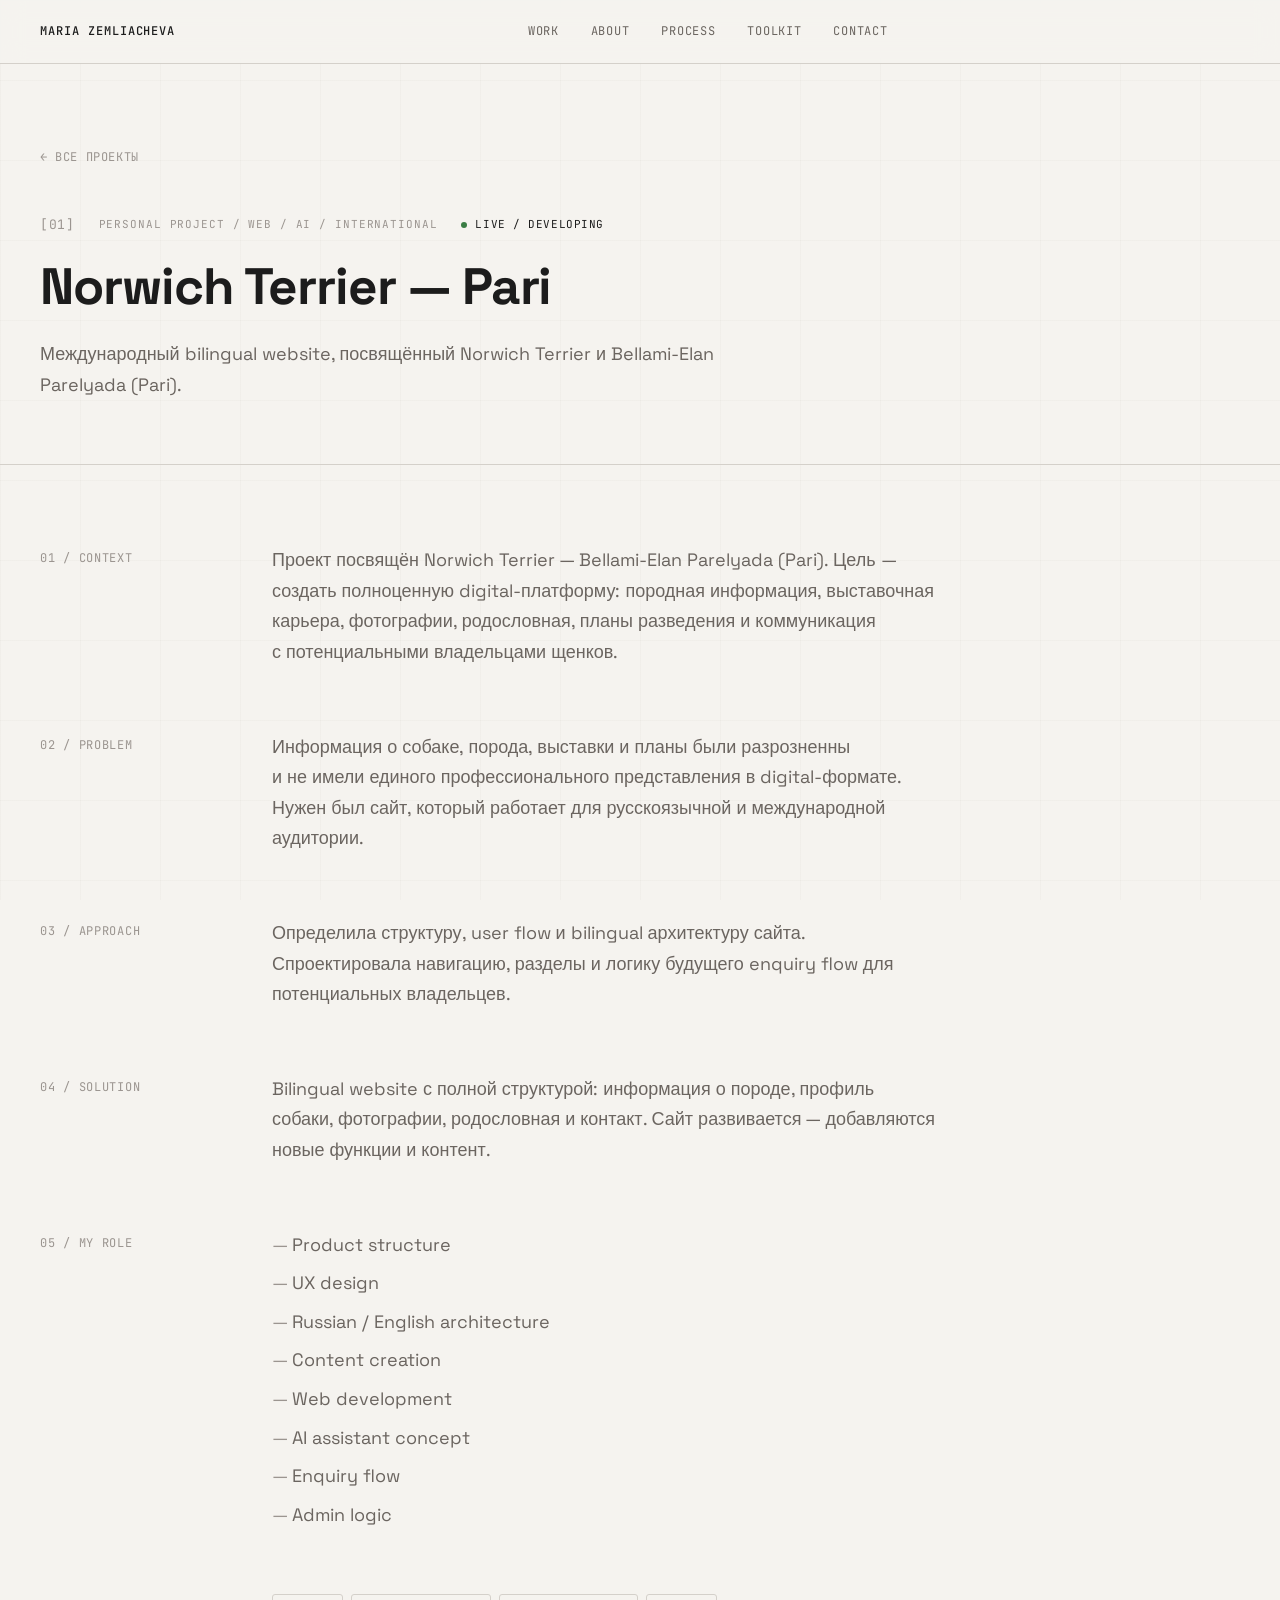
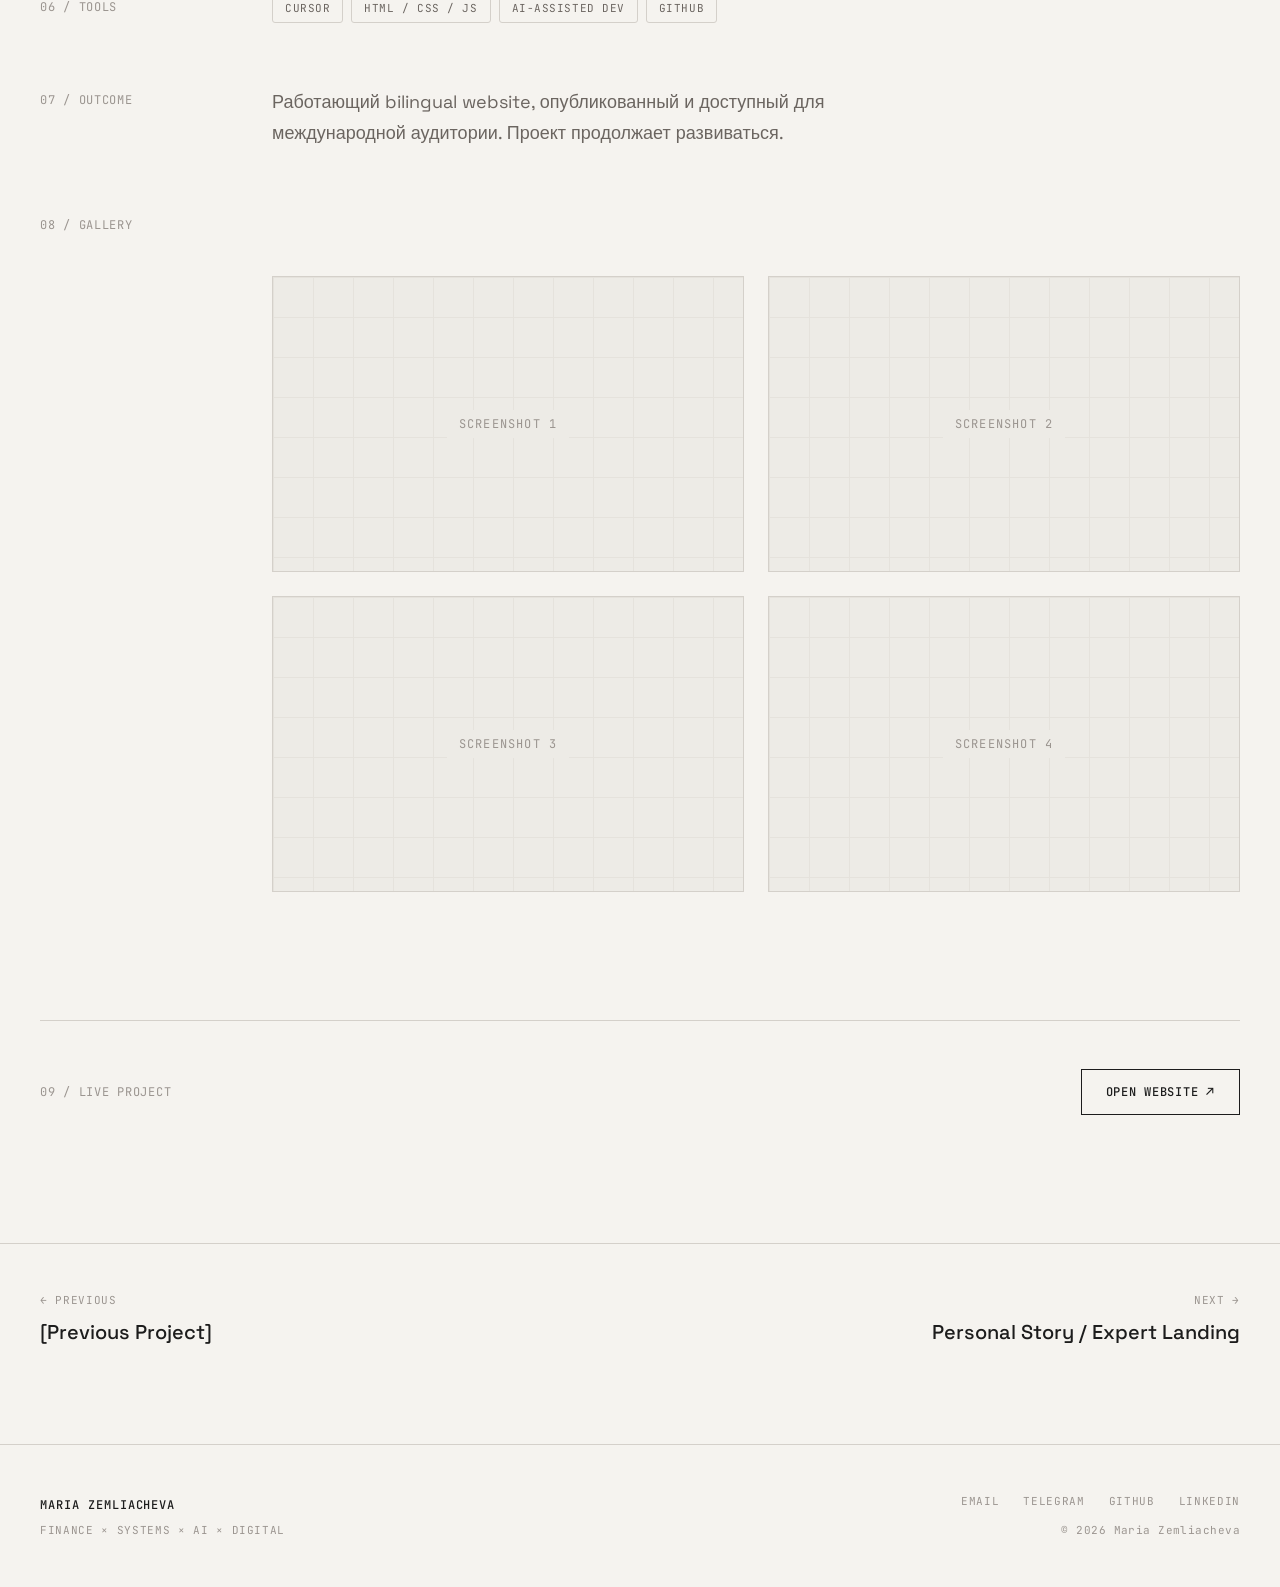
==== case-study.html @ 4edd82a8 "Добавление существующего проекта" ====
<!DOCTYPE html>
<html lang="ru">
<head>
  <meta charset="UTF-8">
  <meta name="viewport" content="width=device-width, initial-scale=1.0">
  <meta name="description" content="Norwich Terrier — Pari. Case Study by Maria Zemliacheva.">

  <!-- Open Graph -->
  <meta property="og:title" content="Norwich Terrier — Pari / Maria Zemliacheva">
  <meta property="og:description" content="Case Study: международный bilingual website для Norwich Terrier.">
  <meta property="og:type" content="article">

  <!-- Favicon -->
  <link rel="icon" href="assets/favicon/favicon.svg" type="image/svg+xml">
  <link rel="icon" href="assets/favicon/favicon.ico" sizes="32x32">
  <link rel="apple-touch-icon" href="assets/favicon/apple-touch-icon.png">

  <!-- Fonts -->
  <link rel="preconnect" href="https://fonts.googleapis.com">
  <link rel="preconnect" href="https://fonts.gstatic.com" crossorigin>
  <link href="https://fonts.googleapis.com/css2?family=JetBrains+Mono:wght@400;500&family=Space+Grotesk:wght@300;400;500;600;700&display=swap" rel="stylesheet">

  <!-- Styles -->
  <link rel="stylesheet" href="css/variables.css">
  <link rel="stylesheet" href="css/reset.css">
  <link rel="stylesheet" href="css/base.css">
  <link rel="stylesheet" href="css/layout.css">
  <link rel="stylesheet" href="css/components.css">
  <link rel="stylesheet" href="css/sections.css">
  <link rel="stylesheet" href="css/case-study.css">
  <link rel="stylesheet" href="css/responsive.css">

  <title>Norwich Terrier — Pari / Maria Zemliacheva</title>
</head>
<body>


  <!-- ============================================
       NAVIGATION
       ============================================ -->

  <header class="nav" id="nav">
    <div class="nav__inner">
      <a href="index.html" class="nav__logo">Maria Zemliacheva</a>

      <nav class="nav__menu" aria-label="Main navigation">
        <a href="index.html#work" class="nav__link">Work</a>
        <a href="index.html#about" class="nav__link">About</a>
        <a href="index.html#process" class="nav__link">Process</a>
        <a href="index.html#toolkit" class="nav__link">Toolkit</a>
        <a href="index.html#contact" class="nav__link">Contact</a>
      </nav>

      <div class="nav__right">
        <button class="nav__burger" id="nav-burger" aria-label="Открыть меню" aria-expanded="false">
          <span></span>
          <span></span>
        </button>
      </div>
    </div>
  </header>

  <!-- Mobile Menu Overlay -->
  <div class="nav-overlay" id="nav-overlay" aria-hidden="true">
    <nav class="nav-overlay__inner" aria-label="Mobile navigation">
      <a href="index.html#work" class="nav-overlay__link">Work</a>
      <a href="index.html#about" class="nav-overlay__link">About</a>
      <a href="index.html#process" class="nav-overlay__link">Process</a>
      <a href="index.html#toolkit" class="nav-overlay__link">Toolkit</a>
      <a href="index.html#contact" class="nav-overlay__link">Contact</a>
    </nav>
  </div>


  <main>


    <!-- ============================================
         CASE STUDY HERO
         ============================================ -->

    <section class="cs-hero">
      <div class="container">

        <a href="index.html#work" class="cs-hero__back reveal">
          ← Все проекты
        </a>

        <div class="cs-hero__meta reveal">
          <span class="cs-hero__number">[01]</span>
          <span class="cs-hero__category">Personal Project / Web / AI / International</span>
          <div class="status status--live">
            <span class="status__dot"></span>
            Live / Developing
          </div>
        </div>

        <h1 class="cs-hero__title reveal">Norwich Terrier — Pari</h1>

        <p class="cs-hero__desc reveal">
          Международный bilingual website, посвящённый Norwich Terrier
          и&nbsp;Bellami&#8209;Elan Parelyada (Pari).
        </p>

      </div>
    </section>


    <!-- ============================================
         CASE STUDY CONTENT
         ============================================ -->

    <section class="cs-content">
      <div class="container">

        <!-- 01 / Context -->
        <div class="cs-block reveal">
          <span class="cs-block__label">01 / Context</span>
          <div class="cs-block__body">
            <p>
              Проект посвящён Norwich Terrier — Bellami&#8209;Elan Parelyada (Pari).
              Цель&nbsp;— создать полноценную digital&#8209;платформу: породная информация,
              выставочная карьера, фотографии, родословная, планы разведения
              и&nbsp;коммуникация с&nbsp;потенциальными владельцами щенков.
            </p>
          </div>
        </div>

        <!-- 02 / Problem -->
        <div class="cs-block reveal">
          <span class="cs-block__label">02 / Problem</span>
          <div class="cs-block__body">
            <p>
              Информация о&nbsp;собаке, порода, выставки и&nbsp;планы
              были разрозненны и&nbsp;не&nbsp;имели единого профессионального
              представления в&nbsp;digital&#8209;формате. Нужен был сайт,
              который работает для русскоязычной и&nbsp;международной аудитории.
            </p>
          </div>
        </div>

        <!-- 03 / Approach -->
        <div class="cs-block reveal">
          <span class="cs-block__label">03 / Approach</span>
          <div class="cs-block__body">
            <p>
              Определила структуру, user flow и&nbsp;bilingual архитектуру сайта.
              Спроектировала навигацию, разделы и&nbsp;логику будущего
              enquiry flow для потенциальных владельцев.
            </p>
          </div>
        </div>

        <!-- 04 / Solution -->
        <div class="cs-block reveal">
          <span class="cs-block__label">04 / Solution</span>
          <div class="cs-block__body">
            <p>
              Bilingual website с&nbsp;полной структурой:
              информация о&nbsp;породе, профиль собаки,
              фотографии, родословная и&nbsp;контакт.
              Сайт развивается — добавляются новые функции
              и&nbsp;контент.
            </p>
          </div>
        </div>

        <!-- 05 / My Role -->
        <div class="cs-block reveal">
          <span class="cs-block__label">05 / My Role</span>
          <div class="cs-block__body">
            <ul>
              <li>Product structure</li>
              <li>UX design</li>
              <li>Russian / English architecture</li>
              <li>Content creation</li>
              <li>Web development</li>
              <li>AI assistant concept</li>
              <li>Enquiry flow</li>
              <li>Admin logic</li>
            </ul>
          </div>
        </div>

        <!-- 06 / Tools -->
        <div class="cs-block reveal">
          <span class="cs-block__label">06 / Tools</span>
          <div class="cs-block__body">
            <div class="flex flex--wrap flex--gap-sm">
              <span class="tag--outline tag">Cursor</span>
              <span class="tag--outline tag">HTML / CSS / JS</span>
              <span class="tag--outline tag">AI-assisted dev</span>
              <span class="tag--outline tag">GitHub</span>
            </div>
          </div>
        </div>

        <!-- 07 / Outcome -->
        <div class="cs-block reveal">
          <span class="cs-block__label">07 / Outcome</span>
          <div class="cs-block__body">
            <p>
              Работающий bilingual website, опубликованный и&nbsp;доступный
              для международной аудитории. Проект продолжает развиваться.
            </p>
          </div>
        </div>

        <!-- 08 / Gallery -->
        <div class="cs-block cs-block--wide reveal">
          <span class="cs-block__label">08 / Gallery</span>
          <div class="cs-block__body">
            <div class="cs-gallery">
              <div class="cs-gallery__item">
                <div class="placeholder-image"><span>Screenshot 1</span></div>
              </div>
              <div class="cs-gallery__item">
                <div class="placeholder-image"><span>Screenshot 2</span></div>
              </div>
              <div class="cs-gallery__item">
                <div class="placeholder-image"><span>Screenshot 3</span></div>
              </div>
              <div class="cs-gallery__item">
                <div class="placeholder-image"><span>Screenshot 4</span></div>
              </div>
            </div>
          </div>
        </div>

        <!-- 09 / Live Project -->
        <div class="cs-live reveal">
          <span class="cs-live__label">09 / Live Project</span>
          <a href="https://norwichterrier.info/" class="btn btn--accent" target="_blank" rel="noopener">
            Open Website <span class="btn__arrow">↗</span>
          </a>
        </div>

      </div>
    </section>


    <!-- ============================================
         PROJECT NAVIGATION
         ============================================ -->

    <nav class="cs-nav">
      <div class="container">
        <div class="cs-nav" style="border-top: none; padding-top: 0;">

          <a href="#" class="cs-nav__item">
            <span class="cs-nav__label">← Previous</span>
            <span class="cs-nav__title">[Previous Project]</span>
          </a>

          <a href="#" class="cs-nav__item cs-nav__item--next">
            <span class="cs-nav__label">Next →</span>
            <span class="cs-nav__title">Personal Story / Expert Landing</span>
          </a>

        </div>
      </div>
    </nav>


  </main>


  <!-- ============================================
       FOOTER
       ============================================ -->

  <footer class="footer">
    <div class="container">
      <div class="footer__inner">

        <div class="footer__brand">
          <span class="footer__name">Maria Zemliacheva</span>
          <span class="footer__tagline">Finance × Systems × AI × Digital</span>
        </div>

        <div class="footer__right">
          <div class="footer__links">
            <a href="mailto:[PLACEHOLDER]" class="footer__link">Email</a>
            <a href="#" class="footer__link">Telegram</a>
            <a href="#" class="footer__link">GitHub</a>
            <a href="#" class="footer__link">LinkedIn</a>
          </div>
          <span class="footer__copy">© 2026 Maria Zemliacheva</span>
        </div>

      </div>
    </div>
  </footer>


  <!-- Scripts -->
  <script src="js/main.js"></script>
  <script src="js/animations.js"></script>

</body>
</html>
---- css/variables.css ----
/* ============================================
   DESIGN TOKENS — THE BLUEPRINT
   ============================================ */

:root {
  /* ── Colors ── */
  --c-bg:             #F5F3EF;
  --c-bg-alt:         #EDEBE6;
  --c-surface:        #FFFFFF;
  --c-text:           #1C1C1C;
  --c-text-secondary: #6B6560;
  --c-text-tertiary:  #9B9590;
  --c-accent:         #A8523B;
  --c-accent-light:   #C4654A;
  --c-accent-hover:   #8E4432;
  --c-terracotta:     #C4654A;
  --c-terracotta-hover: #A8523B;
  --c-border:         #D4D0CA;
  --c-border-light:   #E5E2DC;
  --c-grid:           rgba(180, 175, 168, 0.07);
  --c-tag-bg:         rgba(168, 82, 59, 0.08);
  --c-status-live:    #3A7D44;
  --c-status-dev:     #B8860B;

  /* ── Typography ── */
  --f-sans: 'Space Grotesk', -apple-system, BlinkMacSystemFont, 'Segoe UI', sans-serif;
  --f-mono: 'JetBrains Mono', 'SF Mono', 'Fira Code', 'Consolas', monospace;

  /* ── Type Scale ── */
  --ts-2xs:    0.6875rem;   /* 11px */
  --ts-xs:     0.75rem;     /* 12px */
  --ts-sm:     0.8125rem;   /* 13px */
  --ts-base:   1rem;        /* 16px */
  --ts-md:     1.125rem;    /* 18px */
  --ts-lg:     1.25rem;     /* 20px */
  --ts-xl:     1.5rem;      /* 24px */
  --ts-2xl:    2rem;        /* 32px */
  --ts-3xl:    2.5rem;      /* 40px */
  --ts-4xl:    3.25rem;     /* 52px */
  --ts-5xl:    4rem;        /* 64px */
  --ts-6xl:    5rem;        /* 80px */

  /* ── Line Heights ── */
  --lh-tight:   1.1;
  --lh-snug:    1.2;
  --lh-heading: 1.25;
  --lh-normal:  1.55;
  --lh-relaxed: 1.7;

  /* ── Font Weights ── */
  --fw-light:    300;
  --fw-regular:  400;
  --fw-medium:   500;
  --fw-semibold: 600;
  --fw-bold:     700;

  /* ── Spacing ── */
  --s-4:   0.25rem;
  --s-8:   0.5rem;
  --s-12:  0.75rem;
  --s-16:  1rem;
  --s-20:  1.25rem;
  --s-24:  1.5rem;
  --s-32:  2rem;
  --s-40:  2.5rem;
  --s-48:  3rem;
  --s-56:  3.5rem;
  --s-64:  4rem;
  --s-80:  5rem;
  --s-96:  6rem;
  --s-120: 7.5rem;
  --s-160: 10rem;

  /* ── Layout ── */
  --max-w:        1400px;
  --max-w-narrow: 900px;
  --container-px: 2.5rem;
  --grid-gap:     2rem;
  --section-py:   var(--s-120);
  --grid-size:    80px;

  /* ── Navigation ── */
  --nav-h: 64px;

  /* ── Transitions ── */
  --ease-out:    cubic-bezier(0.16, 1, 0.3, 1);
  --ease-in-out: cubic-bezier(0.65, 0, 0.35, 1);
  --t-fast:   150ms var(--ease-out);
  --t-base:   300ms var(--ease-out);
  --t-medium: 500ms var(--ease-out);
  --t-slow:   800ms var(--ease-out);
  --t-slower: 1200ms var(--ease-out);

  /* ── Border Radius ── */
  --radius-sm: 3px;
  --radius-md: 6px;

  /* ── Z-index ── */
  --z-base:    1;
  --z-nav:     100;
  --z-overlay: 200;
}
---- css/base.css ----
/* ============================================
   BASE — Typography & Global Styles
   ============================================ */

body {
  font-family: var(--f-sans);
  font-size: var(--ts-base);
  font-weight: var(--fw-regular);
  line-height: var(--lh-normal);
  color: var(--c-text);
  background-color: var(--c-bg);
  background-image:
    linear-gradient(var(--c-grid) 1px, transparent 1px),
    linear-gradient(90deg, var(--c-grid) 1px, transparent 1px);
  background-size: var(--grid-size) var(--grid-size);
  background-attachment: fixed;
}

/* ── Headings ── */

.h-display {
  font-size: var(--ts-6xl);
  font-weight: var(--fw-bold);
  line-height: var(--lh-tight);
  letter-spacing: -0.02em;
}

.h1 {
  font-size: var(--ts-5xl);
  font-weight: var(--fw-bold);
  line-height: var(--lh-tight);
  letter-spacing: -0.02em;
}

.h2 {
  font-size: var(--ts-4xl);
  font-weight: var(--fw-bold);
  line-height: var(--lh-snug);
  letter-spacing: -0.015em;
}

.h3 {
  font-size: var(--ts-3xl);
  font-weight: var(--fw-semibold);
  line-height: var(--lh-heading);
  letter-spacing: -0.01em;
}

.h4 {
  font-size: var(--ts-2xl);
  font-weight: var(--fw-semibold);
  line-height: var(--lh-heading);
}

.h5 {
  font-size: var(--ts-xl);
  font-weight: var(--fw-medium);
  line-height: var(--lh-heading);
}

/* ── Text Styles ── */

.text-body {
  font-size: var(--ts-md);
  line-height: var(--lh-relaxed);
  color: var(--c-text-secondary);
}

.text-sm {
  font-size: var(--ts-sm);
  line-height: var(--lh-normal);
}

.text-lg {
  font-size: var(--ts-lg);
  line-height: var(--lh-relaxed);
}

/* ── Monospace ── */

.mono {
  font-family: var(--f-mono);
  font-size: var(--ts-xs);
  font-weight: var(--fw-regular);
  letter-spacing: 0.04em;
  text-transform: uppercase;
}

.mono-sm {
  font-family: var(--f-mono);
  font-size: var(--ts-2xs);
  font-weight: var(--fw-regular);
  letter-spacing: 0.05em;
  text-transform: uppercase;
}

/* ── Links ── */

.link {
  color: var(--c-accent);
  transition: color var(--t-fast);
}

.link:hover {
  color: var(--c-accent-hover);
}

.link-underline {
  text-decoration: underline;
  text-underline-offset: 3px;
  text-decoration-color: var(--c-border);
  transition: text-decoration-color var(--t-fast);
}

.link-underline:hover {
  text-decoration-color: var(--c-text);
}

/* ── Horizontal Rule ── */

.divider {
  border: none;
  border-top: 1px solid var(--c-border);
}

/* ── Screen Reader Only ── */

.sr-only {
  position: absolute;
  width: 1px;
  height: 1px;
  padding: 0;
  margin: -1px;
  overflow: hidden;
  clip: rect(0, 0, 0, 0);
  white-space: nowrap;
  border-width: 0;
}
---- css/layout.css ----
/* ============================================
   LAYOUT — Containers & Grid
   ============================================ */

.container {
  width: 100%;
  max-width: var(--max-w);
  margin-inline: auto;
  padding-inline: var(--container-px);
}

.container--narrow {
  max-width: var(--max-w-narrow);
}

/* ── Section ── */

.section {
  padding-block: var(--section-py);
  border-top: 1px solid var(--c-border);
  position: relative;
}

/* ── Section Header ── */

.section-header {
  display: flex;
  align-items: baseline;
  gap: var(--s-16);
  margin-bottom: var(--s-64);
}

.section-number {
  font-family: var(--f-mono);
  font-size: var(--ts-xs);
  color: var(--c-text-tertiary);
  letter-spacing: 0.05em;
  flex-shrink: 0;
}

.section-title {
  font-size: var(--ts-xs);
  font-family: var(--f-mono);
  text-transform: uppercase;
  letter-spacing: 0.1em;
  color: var(--c-text-tertiary);
}

/* ── Grid Utilities ── */

.grid {
  display: grid;
  gap: var(--grid-gap);
}

.grid--2 {
  grid-template-columns: repeat(2, 1fr);
}

.grid--3 {
  grid-template-columns: repeat(3, 1fr);
}

.grid--4 {
  grid-template-columns: repeat(4, 1fr);
}

.grid--asymmetric {
  grid-template-columns: 1.4fr 1fr;
}

.grid--asymmetric-reverse {
  grid-template-columns: 1fr 1.4fr;
}

/* ── Flex Utilities ── */

.flex {
  display: flex;
}

.flex--between {
  justify-content: space-between;
}

.flex--center {
  align-items: center;
}

.flex--column {
  flex-direction: column;
}

.flex--wrap {
  flex-wrap: wrap;
}

.flex--gap-sm {
  gap: var(--s-8);
}

.flex--gap-md {
  gap: var(--s-16);
}

.flex--gap-lg {
  gap: var(--s-32);
}
---- css/components.css ----
/* ============================================
   COMPONENTS — Buttons, Tags, Cards
   ============================================ */

/* ── Buttons ── */

.btn {
  display: inline-flex;
  align-items: center;
  gap: var(--s-8);
  padding: var(--s-12) var(--s-24);
  font-family: var(--f-mono);
  font-size: var(--ts-xs);
  font-weight: var(--fw-medium);
  text-transform: uppercase;
  letter-spacing: 0.06em;
  border: 1px solid var(--c-text);
  background: transparent;
  color: var(--c-text);
  cursor: pointer;
  transition:
    background var(--t-base),
    color var(--t-base),
    border-color var(--t-base),
    transform var(--t-fast);
  white-space: nowrap;
}

.btn:hover {
  background: var(--c-terracotta-hover);
  border-color: var(--c-terracotta-hover);
  color: var(--c-surface);
}

.btn:active {
  transform: scale(0.98);
}

.btn--accent {
  border-color: var(--c-text);
  color: var(--c-text);
}

.btn--accent:hover {
  background: var(--c-terracotta-hover);
  border-color: var(--c-terracotta-hover);
  color: var(--c-surface);
}

.btn--filled {
  background: var(--c-text);
  color: var(--c-bg);
}

.btn--filled:hover {
  background: var(--c-terracotta-hover);
  border-color: var(--c-terracotta-hover);
  color: var(--c-surface);
}

.btn__arrow {
  transition: transform var(--t-base);
  font-size: 1.1em;
}

.btn:hover .btn__arrow {
  transform: translateX(3px);
}

/* ── Tags ── */

.tag {
  display: inline-flex;
  align-items: center;
  padding: var(--s-4) var(--s-12);
  font-family: var(--f-mono);
  font-size: var(--ts-2xs);
  letter-spacing: 0.05em;
  text-transform: uppercase;
  background: var(--c-tag-bg);
  color: var(--c-accent);
  border-radius: var(--radius-sm);
}

.tag--outline {
  background: transparent;
  border: 1px solid var(--c-border);
  color: var(--c-text-secondary);
}

/* ── Status Badge ── */

.status {
  display: inline-flex;
  align-items: center;
  gap: var(--s-8);
  font-family: var(--f-mono);
  font-size: var(--ts-2xs);
  letter-spacing: 0.05em;
  text-transform: uppercase;
}

.status__dot {
  width: 6px;
  height: 6px;
  border-radius: 50%;
  background: var(--c-status-dev);
  flex-shrink: 0;
}

.status--live .status__dot {
  background: var(--c-status-live);
}

/* ── Project Card ── */

.project-card {
  display: flex;
  flex-direction: column;
  border: 1px solid var(--c-border);
  background: var(--c-bg);
  transition:
    border-color var(--t-base),
    box-shadow var(--t-medium);
  position: relative;
  overflow: hidden;
}

.project-card:hover {
  border-color: var(--c-accent);
  box-shadow: 0 8px 40px rgba(28, 28, 28, 0.06);
}

.project-card__header {
  display: flex;
  align-items: center;
  justify-content: space-between;
  padding: var(--s-16) var(--s-24);
  border-bottom: 1px solid var(--c-border-light);
}

.project-card__number {
  font-family: var(--f-mono);
  font-size: var(--ts-xs);
  color: var(--c-text-tertiary);
  letter-spacing: 0.05em;
}

.project-card__image {
  position: relative;
  overflow: hidden;
  background: var(--c-bg-alt);
}

.project-card__image img {
  width: 100%;
  height: 100%;
  object-fit: cover;
  transition: transform var(--t-slow);
}

.project-card:hover .project-card__image img {
  transform: scale(1.03);
}

.placeholder-image {
  width: 100%;
  aspect-ratio: 16 / 10;
  background:
    linear-gradient(var(--c-border-light) 1px, transparent 1px),
    linear-gradient(90deg, var(--c-border-light) 1px, transparent 1px),
    var(--c-bg-alt);
  background-size: 40px 40px;
  display: flex;
  align-items: center;
  justify-content: center;
}

.placeholder-image span {
  font-family: var(--f-mono);
  font-size: var(--ts-xs);
  text-transform: uppercase;
  letter-spacing: 0.1em;
  color: var(--c-text-tertiary);
  background: var(--c-bg-alt);
  padding: var(--s-4) var(--s-12);
}

.project-card__body {
  padding: var(--s-24);
  display: flex;
  flex-direction: column;
  gap: var(--s-16);
  flex-grow: 1;
}

.project-card__category {
  font-family: var(--f-mono);
  font-size: var(--ts-2xs);
  text-transform: uppercase;
  letter-spacing: 0.08em;
  color: var(--c-text-tertiary);
}

.project-card__title {
  font-size: var(--ts-xl);
  font-weight: var(--fw-semibold);
  line-height: var(--lh-heading);
}

.project-card__desc {
  font-size: var(--ts-sm);
  line-height: var(--lh-relaxed);
  color: var(--c-text-secondary);
}

.project-card__meta {
  margin-top: auto;
  padding-top: var(--s-16);
  border-top: 1px solid var(--c-border-light);
  display: flex;
  flex-direction: column;
  gap: var(--s-8);
}

.project-card__meta-row {
  display: flex;
  gap: var(--s-12);
  font-size: var(--ts-2xs);
  line-height: var(--lh-normal);
}

.project-card__meta-label {
  font-family: var(--f-mono);
  text-transform: uppercase;
  letter-spacing: 0.06em;
  color: var(--c-text-tertiary);
  flex-shrink: 0;
  min-width: 60px;
}

.project-card__meta-value {
  color: var(--c-text-secondary);
}

.project-card__link {
  display: inline-flex;
  align-items: center;
  gap: var(--s-8);
  font-family: var(--f-mono);
  font-size: var(--ts-xs);
  text-transform: uppercase;
  letter-spacing: 0.05em;
  color: var(--c-accent);
  transition: gap var(--t-base);
  padding-top: var(--s-12);
}

.project-card__link:hover {
  gap: var(--s-12);
}

/* ── Approach List Item ── */

.approach-item {
  display: flex;
  align-items: flex-start;
  gap: var(--s-16);
  font-size: var(--ts-md);
  line-height: var(--lh-relaxed);
  color: var(--c-text-secondary);
}

.approach-item__marker {
  color: var(--c-accent);
  font-family: var(--f-mono);
  font-size: var(--ts-sm);
  flex-shrink: 0;
  margin-top: 3px;
}
---- css/sections.css ----
/* ============================================
   SECTIONS — Page-specific styles
   ============================================ */

/* ─────────────────────────────────────────────
   NAVIGATION
   ───────────────────────────────────────────── */

.nav {
  position: fixed;
  top: 0;
  left: 0;
  right: 0;
  height: var(--nav-h);
  z-index: var(--z-nav);
  background: rgba(245, 243, 239, 0.92);
  backdrop-filter: blur(12px);
  -webkit-backdrop-filter: blur(12px);
  border-bottom: 1px solid var(--c-border);
  transition: background var(--t-base);
}

.nav__inner {
  display: flex;
  align-items: center;
  justify-content: space-between;
  height: 100%;
  max-width: var(--max-w);
  margin-inline: auto;
  padding-inline: var(--container-px);
}

.nav__logo {
  font-family: var(--f-mono);
  font-size: var(--ts-xs);
  font-weight: var(--fw-medium);
  text-transform: uppercase;
  letter-spacing: 0.08em;
  white-space: nowrap;
}

.nav__menu {
  display: flex;
  gap: var(--s-32);
}

.nav__link {
  font-family: var(--f-mono);
  font-size: var(--ts-xs);
  text-transform: uppercase;
  letter-spacing: 0.06em;
  color: var(--c-text-secondary);
  transition: color var(--t-fast);
  position: relative;
}

.nav__link::after {
  content: '';
  position: absolute;
  bottom: -4px;
  left: 0;
  width: 0;
  height: 1px;
  background: var(--c-accent);
  transition: width var(--t-base);
}

.nav__link:hover,
.nav__link.active {
  color: var(--c-text);
}

.nav__link:hover::after,
.nav__link.active::after {
  width: 100%;
}

.nav__right {
  display: flex;
  align-items: center;
  gap: var(--s-24);
}

.nav__lang {
  display: flex;
  align-items: center;
  gap: var(--s-4);
  font-family: var(--f-mono);
  font-size: var(--ts-2xs);
  text-transform: uppercase;
  letter-spacing: 0.06em;
}

.nav__lang-sep {
  color: var(--c-text-tertiary);
  pointer-events: none;
}

.nav__lang-btn {
  padding: var(--s-4) var(--s-4);
  color: var(--c-text-tertiary);
  background: none;
  border: none;
  cursor: pointer;
  font-family: var(--f-mono);
  font-size: var(--ts-2xs);
  text-transform: uppercase;
  letter-spacing: 0.06em;
  transition: color var(--t-fast);
}

.nav__lang-btn:hover {
  color: var(--c-text);
}

.nav__lang-btn.active {
  color: var(--c-text);
  font-weight: var(--fw-medium);
}

.nav__burger {
  display: none;
  flex-direction: column;
  justify-content: center;
  gap: 6px;
  width: 28px;
  height: 28px;
  cursor: pointer;
}

.nav__burger span {
  display: block;
  width: 100%;
  height: 1.5px;
  background: var(--c-text);
  transition:
    transform var(--t-base),
    opacity var(--t-fast);
}

.nav__burger.active span:first-child {
  transform: translateY(3.75px) rotate(45deg);
}

.nav__burger.active span:last-child {
  transform: translateY(-3.75px) rotate(-45deg);
}

/* ── Mobile Menu Overlay ── */

.nav-overlay {
  position: fixed;
  inset: 0;
  z-index: calc(var(--z-nav) - 1);
  background: rgba(245, 243, 239, 0.98);
  backdrop-filter: blur(20px);
  -webkit-backdrop-filter: blur(20px);
  display: flex;
  align-items: center;
  justify-content: center;
  opacity: 0;
  visibility: hidden;
  transition:
    opacity var(--t-medium),
    visibility var(--t-medium);
}

.nav-overlay.active {
  opacity: 1;
  visibility: visible;
}

.nav-overlay__inner {
  display: flex;
  flex-direction: column;
  align-items: center;
  gap: var(--s-32);
}

.nav-overlay__link {
  font-family: var(--f-sans);
  font-size: var(--ts-3xl);
  font-weight: var(--fw-medium);
  color: var(--c-text);
  transition: color var(--t-fast);
}

.nav-overlay__link:hover {
  color: var(--c-accent);
}


/* ─────────────────────────────────────────────
   HERO
   ───────────────────────────────────────────── */

.hero {
  min-height: 100vh;
  display: flex;
  flex-direction: column;
  justify-content: center;
  padding-top: calc(var(--nav-h) + var(--s-64));
  padding-bottom: var(--s-64);
  border-top: none;
  position: relative;
}

.hero__label {
  display: flex;
  align-items: center;
  gap: var(--s-16);
  margin-bottom: var(--s-40);
}

.hero__number {
  font-family: var(--f-mono);
  font-size: var(--ts-sm);
  color: var(--c-text-tertiary);
  letter-spacing: 0.05em;
}

.hero__role {
  font-family: var(--f-mono);
  font-size: var(--ts-xs);
  text-transform: uppercase;
  letter-spacing: 0.1em;
  color: var(--c-text-tertiary);
}

.hero__heading {
  font-size: clamp(var(--ts-3xl), 5.5vw, var(--ts-6xl));
  font-weight: var(--fw-bold);
  line-height: var(--lh-tight);
  letter-spacing: -0.02em;
  max-width: 14ch;
  margin-bottom: var(--s-32);
}

.hero__subheading {
  font-size: clamp(var(--ts-base), 1.6vw, var(--ts-lg));
  line-height: var(--lh-relaxed);
  color: var(--c-text-secondary);
  max-width: 48ch;
  margin-bottom: var(--s-16);
}

.hero__note {
  font-size: var(--ts-sm);
  line-height: var(--lh-relaxed);
  color: var(--c-text-tertiary);
  max-width: 52ch;
  margin-bottom: var(--s-40);
}

.hero__cta {
  display: flex;
  gap: var(--s-16);
  margin-bottom: var(--s-64);
}

/* ── System Diagram ── */

.hero__diagram {
  padding-top: var(--s-32);
  border-top: 1px solid var(--c-border);
}

.diagram {
  display: flex;
  align-items: center;
}

.diagram__node {
  border: 1px solid var(--c-border);
  padding: var(--s-16) var(--s-20);
  display: grid;
  grid-template-columns: auto 1fr;
  grid-template-rows: auto;
  align-items: center;
  gap: var(--s-4) var(--s-12);
  background: var(--c-bg);
  min-width: 120px;
  transition: border-color var(--t-base);
}

.diagram__num {
  grid-row: 1;
  grid-column: 1;
  justify-self: start;
}

.diagram__text {
  grid-row: 1;
  grid-column: 2;
  text-align: center;
}

.diagram__node:first-child {
  border-color: var(--c-text-secondary);
}

.diagram__node:hover {
  border-color: var(--c-text-tertiary);
}

.diagram__node--result {
  border-color: var(--c-accent);
}

.diagram__node--result:hover {
  border-color: var(--c-accent-hover);
}

.diagram__num {
  font-family: var(--f-mono);
  font-size: var(--ts-2xs);
  color: var(--c-text-tertiary);
  letter-spacing: 0.05em;
  align-self: flex-start;
}

.diagram__node--result .diagram__num {
  color: var(--c-accent);
}

.diagram__text {
  font-family: var(--f-mono);
  font-size: var(--ts-xs);
  text-transform: uppercase;
  letter-spacing: 0.06em;
  line-height: var(--lh-snug);
  color: var(--c-text);
}

.diagram__connector {
  flex-grow: 1;
  display: flex;
  align-items: center;
  min-width: 24px;
  max-width: 56px;
}

.diagram__connector::before {
  content: '';
  flex: 1;
  border-top: 1px dashed var(--c-text-tertiary);
}

.diagram__connector::after {
  content: '';
  width: 0;
  height: 0;
  border-top: 3.5px solid transparent;
  border-bottom: 3.5px solid transparent;
  border-left: 6px solid var(--c-text-tertiary);
  flex-shrink: 0;
}

/* ── Blueprint reference marks ── */

.hero::before {
  content: '+';
  position: absolute;
  top: calc(var(--nav-h) + var(--s-32));
  right: var(--container-px);
  font-family: var(--f-mono);
  font-size: var(--ts-xs);
  color: var(--c-border);
  pointer-events: none;
}


/* ─────────────────────────────────────────────
   SELECTED WORK
   ───────────────────────────────────────────── */

.work__grid {
  display: grid;
  gap: var(--s-32);
}

.work__row {
  display: grid;
  gap: var(--s-32);
}

.work__row--2-1 {
  grid-template-columns: 1.4fr 1fr;
}

.work__row--1-2 {
  grid-template-columns: 1fr 1.4fr;
}

.work__row--full {
  grid-template-columns: 1fr;
}

.work__row--full .project-card {
  max-width: 100%;
}

.work__row--full .project-card__body {
  flex-direction: row;
  gap: var(--s-32);
}

.work__row--full .project-card__info {
  flex: 1;
}

.work__row--full .project-card__meta {
  flex: 0 0 280px;
  margin-top: 0;
  border-top: none;
  border-left: 1px solid var(--c-border-light);
  padding-top: 0;
  padding-left: var(--s-32);
}


/* ─────────────────────────────────────────────
   ABOUT
   ───────────────────────────────────────────── */

.about__grid {
  display: grid;
  grid-template-columns: 1fr 1.2fr;
  gap: var(--s-80);
  align-items: start;
}

.about__heading {
  font-size: clamp(var(--ts-2xl), 3vw, var(--ts-4xl));
  font-weight: var(--fw-bold);
  line-height: var(--lh-snug);
  letter-spacing: -0.01em;
}

.about__text {
  display: flex;
  flex-direction: column;
  gap: var(--s-24);
}

.about__text p {
  font-size: var(--ts-md);
  line-height: var(--lh-relaxed);
  color: var(--c-text-secondary);
}

.about__disciplines {
  display: flex;
  flex-wrap: wrap;
  gap: var(--s-8);
  margin-top: var(--s-16);
}


/* ─────────────────────────────────────────────
   WHAT I BUILD (Services)
   ───────────────────────────────────────────── */

.services__list {
  display: flex;
  flex-direction: column;
}

.services__item {
  display: grid;
  grid-template-columns: auto 1fr;
  gap: var(--s-24);
  padding-block: var(--s-32);
  border-bottom: 1px solid var(--c-border-light);
}

.services__item:first-child {
  border-top: 1px solid var(--c-border-light);
}

.services__item-number {
  font-family: var(--f-mono);
  font-size: var(--ts-xs);
  color: var(--c-text-tertiary);
  padding-top: 2px;
  min-width: 32px;
}

.services__item-content {
  display: grid;
  grid-template-columns: 280px 1fr;
  gap: var(--s-32);
  align-items: baseline;
}

.services__item-title {
  font-size: var(--ts-lg);
  font-weight: var(--fw-semibold);
  line-height: var(--lh-heading);
}

.services__item-desc {
  font-size: var(--ts-sm);
  line-height: var(--lh-relaxed);
  color: var(--c-text-secondary);
  max-width: 50ch;
}


/* ─────────────────────────────────────────────
   PROCESS
   ───────────────────────────────────────────── */

.process__intro {
  max-width: 42ch;
  margin-bottom: var(--s-64);
}

.process__intro-heading {
  font-size: clamp(var(--ts-2xl), 3vw, var(--ts-4xl));
  font-weight: var(--fw-bold);
  line-height: var(--lh-snug);
  letter-spacing: -0.01em;
}

.process__steps {
  display: grid;
  grid-template-columns: repeat(4, 1fr);
  gap: var(--s-24);
  position: relative;
}

.process__step {
  padding: var(--s-24);
  border: 1px solid var(--c-border);
  position: relative;
  background: var(--c-bg);
}

.process__step-number {
  font-family: var(--f-mono);
  font-size: var(--ts-xs);
  color: var(--c-accent);
  letter-spacing: 0.05em;
  margin-bottom: var(--s-16);
}

.process__step-title {
  font-size: var(--ts-md);
  font-weight: var(--fw-semibold);
  margin-bottom: var(--s-12);
  text-transform: uppercase;
  letter-spacing: 0.02em;
}

.process__step-desc {
  font-size: var(--ts-sm);
  line-height: var(--lh-relaxed);
  color: var(--c-text-secondary);
}

/* Connecting lines between steps */
.process__connector {
  position: absolute;
  top: 50%;
  right: -13px;
  width: 26px;
  height: 1px;
  z-index: 1;
}

.process__connector::before {
  content: '';
  display: block;
  width: 100%;
  height: 100%;
  border-top: 1px dashed var(--c-border);
}

.process__step:last-child .process__connector {
  display: none;
}


/* ─────────────────────────────────────────────
   WHY THIS APPROACH
   ───────────────────────────────────────────── */

.approach__grid {
  display: grid;
  grid-template-columns: 1fr 1.2fr;
  gap: var(--s-80);
  align-items: start;
}

.approach__heading {
  font-size: clamp(var(--ts-2xl), 3vw, var(--ts-4xl));
  font-weight: var(--fw-bold);
  line-height: var(--lh-snug);
  letter-spacing: -0.01em;
}

.approach__content {
  display: flex;
  flex-direction: column;
  gap: var(--s-32);
}

.approach__text {
  font-size: var(--ts-md);
  line-height: var(--lh-relaxed);
  color: var(--c-text-secondary);
  max-width: 52ch;
}

.approach__list {
  display: flex;
  flex-direction: column;
  gap: var(--s-16);
}

.approach__statement {
  font-size: var(--ts-md);
  line-height: var(--lh-relaxed);
  color: var(--c-text-secondary);
  font-style: italic;
  padding-left: var(--s-24);
  border-left: 2px solid var(--c-accent);
}


/* ─────────────────────────────────────────────
   TOOLKIT
   ───────────────────────────────────────────── */

.toolkit__grid {
  display: grid;
  grid-template-columns: repeat(4, 1fr);
  gap: var(--s-32);
}

.toolkit__group {
  display: flex;
  flex-direction: column;
  gap: var(--s-16);
}

.toolkit__group-title {
  font-family: var(--f-mono);
  font-size: var(--ts-xs);
  text-transform: uppercase;
  letter-spacing: 0.08em;
  color: var(--c-text-tertiary);
  padding-bottom: var(--s-12);
  border-bottom: 1px solid var(--c-border);
}

.toolkit__list {
  display: flex;
  flex-direction: column;
  gap: var(--s-8);
}

.toolkit__item {
  font-size: var(--ts-sm);
  color: var(--c-text-secondary);
  line-height: var(--lh-normal);
}


/* ─────────────────────────────────────────────
   CURRENTLY EXPLORING
   ───────────────────────────────────────────── */

.exploring__inner {
  display: grid;
  grid-template-columns: 1fr 1.5fr;
  gap: var(--s-64);
  align-items: start;
}

.exploring__heading {
  font-size: var(--ts-2xl);
  font-weight: var(--fw-semibold);
  line-height: var(--lh-snug);
}

.exploring__list {
  display: flex;
  flex-direction: column;
  gap: var(--s-12);
}

.exploring__item {
  font-size: var(--ts-md);
  color: var(--c-text-secondary);
  line-height: var(--lh-normal);
  padding-left: var(--s-20);
  position: relative;
}

.exploring__item::before {
  content: '→';
  position: absolute;
  left: 0;
  color: var(--c-accent);
  font-family: var(--f-mono);
  font-size: var(--ts-sm);
}


/* ─────────────────────────────────────────────
   CONTACT
   ───────────────────────────────────────────── */

.contact__inner {
  display: grid;
  grid-template-columns: 1.3fr 1fr;
  gap: var(--s-80);
  align-items: start;
}

.contact__heading {
  font-size: clamp(var(--ts-3xl), 4vw, var(--ts-5xl));
  font-weight: var(--fw-bold);
  line-height: var(--lh-tight);
  letter-spacing: -0.02em;
  margin-bottom: var(--s-24);
}

.contact__text {
  font-size: var(--ts-md);
  line-height: var(--lh-relaxed);
  color: var(--c-text-secondary);
  max-width: 44ch;
  margin-bottom: var(--s-32);
}

.contact__cta {
  display: flex;
  gap: var(--s-16);
}

.contact__links {
  display: flex;
  flex-direction: column;
  gap: var(--s-16);
  padding-top: var(--s-8);
}

.contact__link-item {
  display: flex;
  align-items: baseline;
  gap: var(--s-16);
}

.contact__link-label {
  font-family: var(--f-mono);
  font-size: var(--ts-2xs);
  text-transform: uppercase;
  letter-spacing: 0.06em;
  color: var(--c-text-tertiary);
  min-width: 80px;
  flex-shrink: 0;
}

.contact__link-value {
  font-size: var(--ts-sm);
  color: var(--c-text-secondary);
  transition: color var(--t-fast);
}

a.contact__link-value:hover {
  color: var(--c-accent);
}


/* ─────────────────────────────────────────────
   FOOTER
   ───────────────────────────────────────────── */

.footer {
  padding-block: var(--s-48);
  border-top: 1px solid var(--c-border);
}

.footer__inner {
  display: flex;
  justify-content: space-between;
  align-items: flex-end;
  flex-wrap: wrap;
  gap: var(--s-32);
}

.footer__brand {
  display: flex;
  flex-direction: column;
  gap: var(--s-8);
}

.footer__name {
  font-family: var(--f-mono);
  font-size: var(--ts-xs);
  font-weight: var(--fw-medium);
  text-transform: uppercase;
  letter-spacing: 0.08em;
}

.footer__tagline {
  font-family: var(--f-mono);
  font-size: var(--ts-2xs);
  text-transform: uppercase;
  letter-spacing: 0.06em;
  color: var(--c-text-tertiary);
}

.footer__right {
  display: flex;
  flex-direction: column;
  align-items: flex-end;
  gap: var(--s-12);
}

.footer__links {
  display: flex;
  gap: var(--s-24);
}

.footer__link {
  font-family: var(--f-mono);
  font-size: var(--ts-2xs);
  text-transform: uppercase;
  letter-spacing: 0.06em;
  color: var(--c-text-tertiary);
  transition: color var(--t-fast);
}

.footer__link:hover {
  color: var(--c-text);
}

.footer__legal {
  display: flex;
  gap: var(--s-24);
}

.footer__copy {
  font-family: var(--f-mono);
  font-size: var(--ts-2xs);
  color: var(--c-text-tertiary);
  letter-spacing: 0.04em;
}


/* ─────────────────────────────────────────────
   SCROLL REVEAL ANIMATION
   ───────────────────────────────────────────── */

.reveal {
  opacity: 0;
  transform: translateY(24px);
  transition:
    opacity var(--t-slow),
    transform var(--t-slow);
}

.reveal.visible {
  opacity: 1;
  transform: translateY(0);
}

.reveal-line {
  opacity: 0;
  transform: translateY(12px);
  transition:
    opacity var(--t-medium),
    transform var(--t-medium);
}

.reveal-line.visible {
  opacity: 1;
  transform: translateY(0);
}
---- css/case-study.css ----
/* ============================================
   CASE STUDY — Project detail page
   ============================================ */

.cs-hero {
  padding-top: calc(var(--nav-h) + var(--s-80));
  padding-bottom: var(--s-64);
  border-bottom: 1px solid var(--c-border);
}

.cs-hero__back {
  display: inline-flex;
  align-items: center;
  gap: var(--s-8);
  font-family: var(--f-mono);
  font-size: var(--ts-xs);
  text-transform: uppercase;
  letter-spacing: 0.05em;
  color: var(--c-text-tertiary);
  margin-bottom: var(--s-48);
  transition: color var(--t-fast);
}

.cs-hero__back:hover {
  color: var(--c-text);
}

.cs-hero__meta {
  display: flex;
  align-items: center;
  gap: var(--s-24);
  margin-bottom: var(--s-24);
}

.cs-hero__number {
  font-family: var(--f-mono);
  font-size: var(--ts-sm);
  color: var(--c-text-tertiary);
  letter-spacing: 0.05em;
}

.cs-hero__category {
  font-family: var(--f-mono);
  font-size: var(--ts-2xs);
  text-transform: uppercase;
  letter-spacing: 0.08em;
  color: var(--c-text-tertiary);
}

.cs-hero__title {
  font-size: clamp(var(--ts-3xl), 4vw, var(--ts-5xl));
  font-weight: var(--fw-bold);
  line-height: var(--lh-tight);
  letter-spacing: -0.02em;
  margin-bottom: var(--s-24);
}

.cs-hero__desc {
  font-size: var(--ts-md);
  line-height: var(--lh-relaxed);
  color: var(--c-text-secondary);
  max-width: 60ch;
}

/* ── Case Study Content ── */

.cs-content {
  padding-block: var(--s-80);
}

.cs-block {
  margin-bottom: var(--s-64);
  display: grid;
  grid-template-columns: 200px 1fr;
  gap: var(--s-32);
  max-width: var(--max-w-narrow);
}

.cs-block:last-child {
  margin-bottom: 0;
}

.cs-block--wide {
  max-width: 100%;
}

.cs-block__label {
  font-family: var(--f-mono);
  font-size: var(--ts-xs);
  text-transform: uppercase;
  letter-spacing: 0.06em;
  color: var(--c-text-tertiary);
  padding-top: 4px;
}

.cs-block__body {
  font-size: var(--ts-md);
  line-height: var(--lh-relaxed);
  color: var(--c-text-secondary);
}

.cs-block__body ul {
  display: flex;
  flex-direction: column;
  gap: var(--s-8);
}

.cs-block__body li {
  padding-left: var(--s-20);
  position: relative;
}

.cs-block__body li::before {
  content: '—';
  position: absolute;
  left: 0;
  color: var(--c-text-tertiary);
}

/* ── Gallery ── */

.cs-gallery {
  margin-block: var(--s-64);
  display: grid;
  grid-template-columns: repeat(2, 1fr);
  gap: var(--s-24);
}

.cs-gallery__item {
  border: 1px solid var(--c-border);
  overflow: hidden;
  background: var(--c-bg-alt);
}

.cs-gallery__item img {
  width: 100%;
  height: auto;
  display: block;
}

/* ── Live Project Link ── */

.cs-live {
  padding-block: var(--s-48);
  border-top: 1px solid var(--c-border);
  display: flex;
  align-items: center;
  justify-content: space-between;
}

.cs-live__label {
  font-family: var(--f-mono);
  font-size: var(--ts-xs);
  text-transform: uppercase;
  letter-spacing: 0.06em;
  color: var(--c-text-tertiary);
}

/* ── Project Navigation ── */

.cs-nav {
  padding-block: var(--s-48);
  border-top: 1px solid var(--c-border);
  display: flex;
  justify-content: space-between;
}

.cs-nav__item {
  display: flex;
  flex-direction: column;
  gap: var(--s-8);
}

.cs-nav__item--next {
  text-align: right;
}

.cs-nav__label {
  font-family: var(--f-mono);
  font-size: var(--ts-2xs);
  text-transform: uppercase;
  letter-spacing: 0.06em;
  color: var(--c-text-tertiary);
}

.cs-nav__title {
  font-size: var(--ts-lg);
  font-weight: var(--fw-medium);
  transition: color var(--t-fast);
}

.cs-nav__item:hover .cs-nav__title {
  color: var(--c-accent);
}


/* ── Case Study Responsive ── */

@media (max-width: 768px) {
  .cs-hero {
    padding-top: calc(var(--nav-h) + var(--s-48));
  }

  .cs-block {
    grid-template-columns: 1fr;
    gap: var(--s-12);
  }

  .cs-gallery {
    grid-template-columns: 1fr;
  }

  .cs-live {
    flex-direction: column;
    align-items: flex-start;
    gap: var(--s-16);
  }

  .cs-nav {
    flex-direction: column;
    gap: var(--s-32);
  }

  .cs-nav__item--next {
    text-align: left;
  }
}
---- css/responsive.css ----
/* ============================================
   RESPONSIVE — Tablet & Mobile
   ============================================ */

/* ─────────────────────────────────────────────
   TABLET — max 1024px
   ───────────────────────────────────────────── */

@media (max-width: 1024px) {
  :root {
    --container-px: 2rem;
    --section-py: var(--s-96);
    --nav-h: 60px;
    --grid-size: 60px;
  }

  /* Nav */
  .nav__menu {
    display: none;
  }

  .nav__burger {
    display: flex;
  }

  .nav__lang {
    display: flex;
  }

  /* Hero */
  .hero__heading {
    max-width: 12ch;
  }

  /* Work */
  .work__row--2-1,
  .work__row--1-2 {
    grid-template-columns: 1fr 1fr;
  }

  .work__row--full .project-card__body {
    flex-direction: column;
  }

  .work__row--full .project-card__meta {
    flex: initial;
    border-left: none;
    border-top: 1px solid var(--c-border-light);
    padding-left: 0;
    padding-top: var(--s-16);
  }

  /* About */
  .about__grid {
    grid-template-columns: 1fr;
    gap: var(--s-40);
  }

  /* Services */
  .services__item-content {
    grid-template-columns: 1fr;
    gap: var(--s-12);
  }

  /* Process */
  .process__steps {
    grid-template-columns: repeat(2, 1fr);
  }

  .process__step:nth-child(2) .process__connector,
  .process__step:last-child .process__connector {
    display: none;
  }

  /* Approach */
  .approach__grid {
    grid-template-columns: 1fr;
    gap: var(--s-40);
  }

  /* Toolkit */
  .toolkit__grid {
    grid-template-columns: repeat(2, 1fr);
  }

  /* Exploring */
  .exploring__inner {
    grid-template-columns: 1fr;
    gap: var(--s-32);
  }

  /* Contact */
  .contact__inner {
    grid-template-columns: 1fr;
    gap: var(--s-48);
  }
}


/* ─────────────────────────────────────────────
   MOBILE — max 768px
   ───────────────────────────────────────────── */

@media (max-width: 768px) {
  :root {
    --container-px: 1.25rem;
    --section-py: var(--s-80);
    --grid-size: 40px;
  }

  /* Section header */
  .section-header {
    margin-bottom: var(--s-40);
  }

  /* Hero */
  .hero {
    padding-top: calc(var(--nav-h) + var(--s-48));
    min-height: calc(100vh - var(--s-32));
    min-height: calc(100svh - var(--s-32));
  }

  .hero__label {
    margin-bottom: var(--s-32);
  }

  .hero__heading {
    max-width: 100%;
    margin-bottom: var(--s-24);
  }

  .hero__subheading {
    max-width: 100%;
  }

  .hero__cta {
    flex-direction: column;
    margin-bottom: var(--s-48);
  }

  .hero__cta .btn {
    justify-content: center;
  }

  .diagram {
    flex-direction: column;
    align-items: stretch;
  }

  .diagram__node {
    min-width: initial;
    grid-template-columns: 30px 1fr;
    gap: var(--s-4) var(--s-16);
  }

  .diagram__connector {
    min-width: initial;
    max-width: initial;
    min-height: 20px;
    flex-direction: column;
    align-self: center;
    width: 1px;
    padding-left: 36px;
  }

  .diagram__connector::before {
    border-top: none;
    border-left: 1px dashed var(--c-text-tertiary);
    flex: 1;
    width: 0;
  }

  .diagram__connector::after {
    border-left: 3.5px solid transparent;
    border-right: 3.5px solid transparent;
    border-top: 6px solid var(--c-text-tertiary);
    border-bottom: none;
  }

  .hero::before {
    display: none;
  }

  /* Work */
  .work__row--2-1,
  .work__row--1-2,
  .work__row--full {
    grid-template-columns: 1fr;
  }

  .project-card__header {
    padding: var(--s-12) var(--s-16);
  }

  .project-card__body {
    padding: var(--s-16);
  }

  .project-card__title {
    font-size: var(--ts-lg);
  }

  /* About */
  .about__heading {
    max-width: 100%;
  }

  /* Services */
  .services__item {
    grid-template-columns: 1fr;
    gap: var(--s-8);
  }

  .services__item-number {
    min-width: initial;
  }

  .services__item-content {
    grid-template-columns: 1fr;
    gap: var(--s-8);
  }

  /* Process */
  .process__steps {
    grid-template-columns: 1fr;
  }

  .process__connector {
    display: none;
  }

  .process__step {
    padding: var(--s-20);
  }

  /* Toolkit */
  .toolkit__grid {
    grid-template-columns: 1fr 1fr;
    gap: var(--s-24);
  }

  /* Contact */
  .contact__heading {
    max-width: 100%;
  }

  .contact__cta {
    flex-direction: column;
  }

  .contact__cta .btn {
    justify-content: center;
  }

  /* Footer */
  .footer__inner {
    flex-direction: column;
    align-items: flex-start;
    gap: var(--s-24);
  }

  .footer__right {
    align-items: flex-start;
  }

  .footer__links {
    flex-wrap: wrap;
    gap: var(--s-16);
  }

  /* Overlay links */
  .nav-overlay__link {
    font-size: var(--ts-2xl);
  }
}


/* ─────────────────────────────────────────────
   SMALL MOBILE — max 480px
   ───────────────────────────────────────────── */

@media (max-width: 480px) {
  :root {
    --container-px: 1rem;
    --section-py: var(--s-64);
  }

  .hero__label {
    flex-direction: column;
    align-items: flex-start;
    gap: var(--s-4);
  }

  .project-card__meta-row {
    flex-direction: column;
    gap: var(--s-4);
  }

  .toolkit__grid {
    grid-template-columns: 1fr;
  }
}


/* ─────────────────────────────────────────────
   LARGE DESKTOP — min 1600px
   ───────────────────────────────────────────── */

@media (min-width: 1600px) {
  :root {
    --container-px: 3rem;
  }
}


/* ─────────────────────────────────────────────
   REDUCED MOTION
   ───────────────────────────────────────────── */

@media (prefers-reduced-motion: reduce) {
  *,
  *::before,
  *::after {
    animation-duration: 0.01ms !important;
    animation-iteration-count: 1 !important;
    transition-duration: 0.01ms !important;
  }

  html {
    scroll-behavior: auto;
  }

  .reveal,
  .reveal-line {
    opacity: 1;
    transform: none;
  }
}
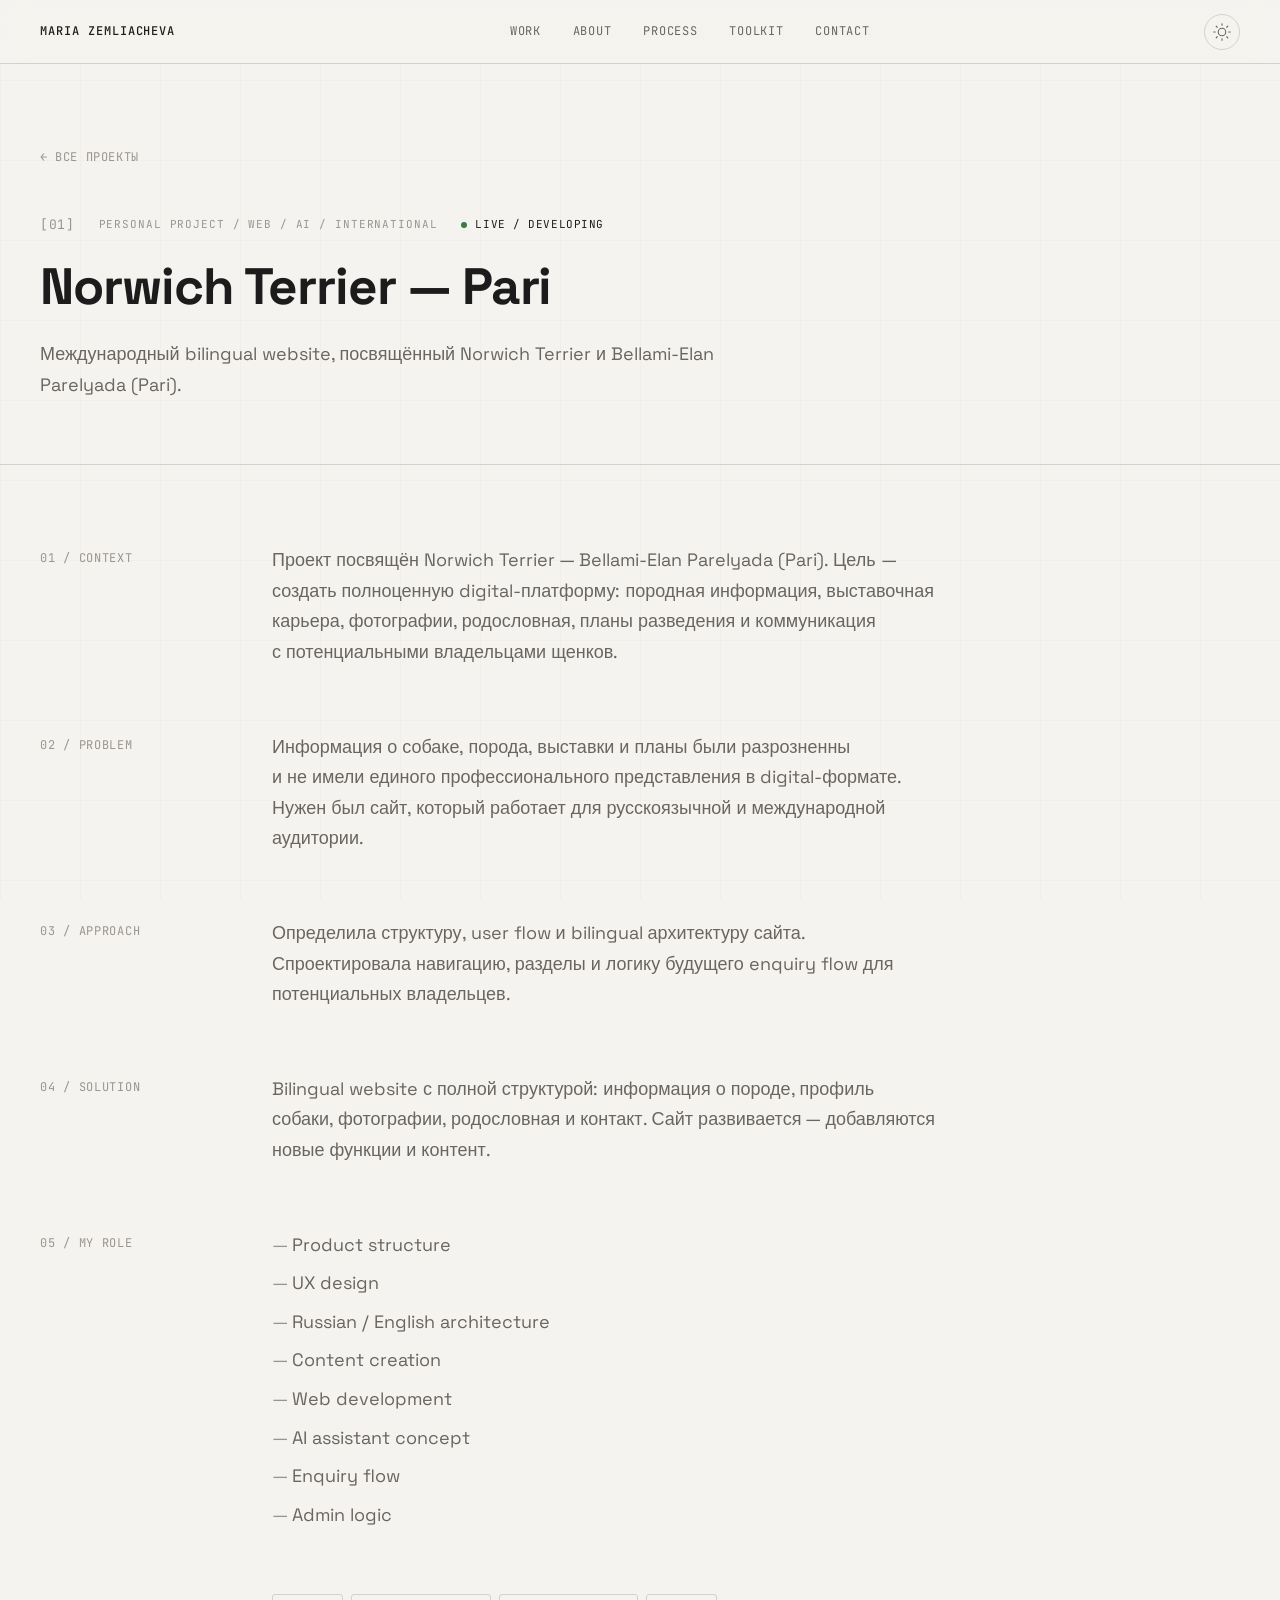
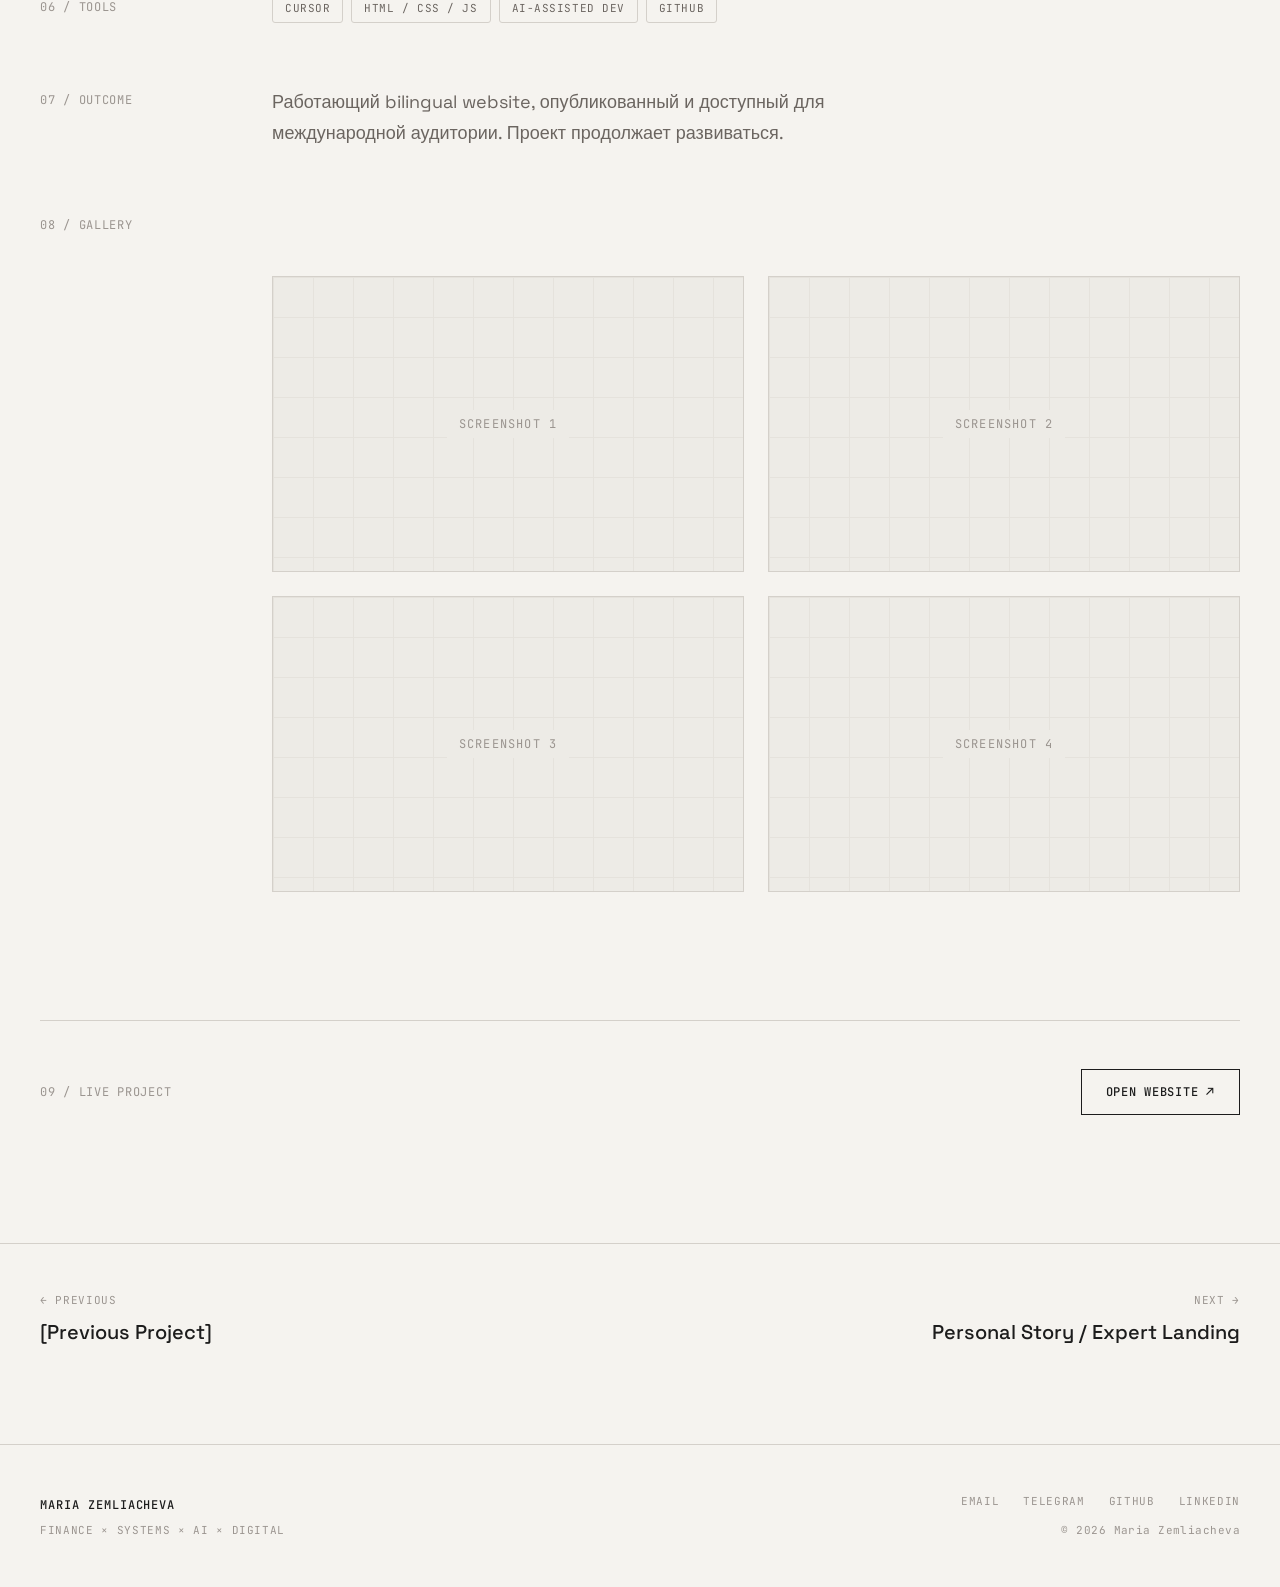
==== commit 5bc8d995: "Добавление темной темы" ====
--- a/case-study.html
+++ b/case-study.html
@@ -31,6 +31,10 @@
   <link rel="stylesheet" href="css/responsive.css">
 
   <title>Norwich Terrier — Pari / Maria Zemliacheva</title>
+
+  <script>
+    (function(){var t=localStorage.getItem('theme');if(t){document.documentElement.setAttribute('data-theme',t)}else if(window.matchMedia&&window.matchMedia('(prefers-color-scheme:dark)').matches){document.documentElement.setAttribute('data-theme','dark')}})();
+  </script>
 </head>
 <body>
 
@@ -52,6 +56,18 @@
       </nav>
 
       <div class="nav__right">
+        <button class="theme-toggle" id="theme-toggle" aria-label="Переключить тему">
+          <svg class="theme-toggle__icon theme-toggle__sun" viewBox="0 0 24 24">
+            <circle cx="12" cy="12" r="5"/>
+            <line x1="12" y1="1" x2="12" y2="3"/><line x1="12" y1="21" x2="12" y2="23"/>
+            <line x1="4.22" y1="4.22" x2="5.64" y2="5.64"/><line x1="18.36" y1="18.36" x2="19.78" y2="19.78"/>
+            <line x1="1" y1="12" x2="3" y2="12"/><line x1="21" y1="12" x2="23" y2="12"/>
+            <line x1="4.22" y1="19.78" x2="5.64" y2="18.36"/><line x1="18.36" y1="5.64" x2="19.78" y2="4.22"/>
+          </svg>
+          <svg class="theme-toggle__icon theme-toggle__moon" viewBox="0 0 24 24">
+            <path d="M21 12.79A9 9 0 1 1 11.21 3 7 7 0 0 0 21 12.79z"/>
+          </svg>
+        </button>
         <button class="nav__burger" id="nav-burger" aria-label="Открыть меню" aria-expanded="false">
           <span></span>
           <span></span>
--- a/css/variables.css
+++ b/css/variables.css
@@ -99,4 +99,32 @@
   --z-base:    1;
   --z-nav:     100;
   --z-overlay: 200;
+
+  /* ── Theme transition ── */
+  --t-theme: 400ms ease;
 }
+
+
+/* ============================================
+   DARK THEME
+   ============================================ */
+
+[data-theme="dark"] {
+  --c-bg:             #1A1A1E;
+  --c-bg-alt:         #232328;
+  --c-surface:        #2A2A30;
+  --c-text:           #E8E6E1;
+  --c-text-secondary: #A8A4A0;
+  --c-text-tertiary:  #706C68;
+  --c-accent:         #D4765E;
+  --c-accent-light:   #E08A70;
+  --c-accent-hover:   #C4654A;
+  --c-terracotta:     #D4765E;
+  --c-terracotta-hover: #E08A70;
+  --c-border:         #3A3838;
+  --c-border-light:   #2F2D2D;
+  --c-grid:           rgba(100, 95, 88, 0.06);
+  --c-tag-bg:         rgba(212, 118, 94, 0.12);
+  --c-status-live:    #5AAF66;
+  --c-status-dev:     #D4A844;
+}
--- a/css/base.css
+++ b/css/base.css
@@ -14,6 +14,9 @@
     linear-gradient(90deg, var(--c-grid) 1px, transparent 1px);
   background-size: var(--grid-size) var(--grid-size);
   background-attachment: fixed;
+  transition:
+    background-color var(--t-theme),
+    color var(--t-theme);
 }
 
 /* ── Headings ── */
--- a/css/components.css
+++ b/css/components.css
@@ -278,3 +278,65 @@
   flex-shrink: 0;
   margin-top: 3px;
 }
+
+
+/* ── Theme Toggle ── */
+
+.theme-toggle {
+  width: 36px;
+  height: 36px;
+  display: grid;
+  place-items: center;
+  border: 1px solid var(--c-border);
+  border-radius: 50%;
+  background: transparent;
+  cursor: pointer;
+  transition:
+    border-color var(--t-fast),
+    background var(--t-fast);
+  flex-shrink: 0;
+}
+
+.theme-toggle:hover {
+  border-color: var(--c-text-tertiary);
+  background: var(--c-bg-alt);
+}
+
+.theme-toggle__icon {
+  width: 18px;
+  height: 18px;
+  stroke: var(--c-text-secondary);
+  fill: none;
+  stroke-width: 1.5;
+  stroke-linecap: round;
+  stroke-linejoin: round;
+  transition:
+    stroke var(--t-fast),
+    opacity 300ms ease,
+    transform 300ms ease;
+  grid-area: 1 / 1;
+}
+
+.theme-toggle:hover .theme-toggle__icon {
+  stroke: var(--c-text);
+}
+
+.theme-toggle__sun {
+  opacity: 1;
+  transform: rotate(0deg) scale(1);
+}
+
+.theme-toggle__moon {
+  opacity: 0;
+  transform: rotate(-90deg) scale(0.6);
+}
+
+[data-theme="dark"] .theme-toggle__sun {
+  opacity: 0;
+  transform: rotate(90deg) scale(0.6);
+}
+
+[data-theme="dark"] .theme-toggle__moon {
+  opacity: 1;
+  transform: rotate(0deg) scale(1);
+}
--- a/css/sections.css
+++ b/css/sections.css
@@ -17,7 +17,11 @@
   backdrop-filter: blur(12px);
   -webkit-backdrop-filter: blur(12px);
   border-bottom: 1px solid var(--c-border);
-  transition: background var(--t-base);
+  transition: background var(--t-base), border-color var(--t-theme);
+}
+
+[data-theme="dark"] .nav {
+  background: rgba(26, 26, 30, 0.92);
 }
 
 .nav__inner {
@@ -165,6 +169,10 @@
     visibility var(--t-medium);
 }
 
+[data-theme="dark"] .nav-overlay {
+  background: rgba(26, 26, 30, 0.98);
+}
+
 .nav-overlay.active {
   opacity: 1;
   visibility: visible;
@@ -881,3 +889,17 @@
   opacity: 1;
   transform: translateY(0);
 }
+
+
+/* ─────────────────────────────────────────────
+   DARK THEME — Section overrides
+   ───────────────────────────────────────────── */
+
+[data-theme="dark"] .project-card:hover {
+  box-shadow: 0 8px 40px rgba(0, 0, 0, 0.25);
+}
+
+[data-theme="dark"] ::selection {
+  background: var(--c-accent);
+  color: #1A1A1E;
+}
--- a/css/responsive.css
+++ b/css/responsive.css
@@ -21,6 +21,10 @@
 
   .nav__burger {
     display: flex;
+  }
+
+  .nav__right {
+    gap: var(--s-12);
   }
 
   .nav__lang {
